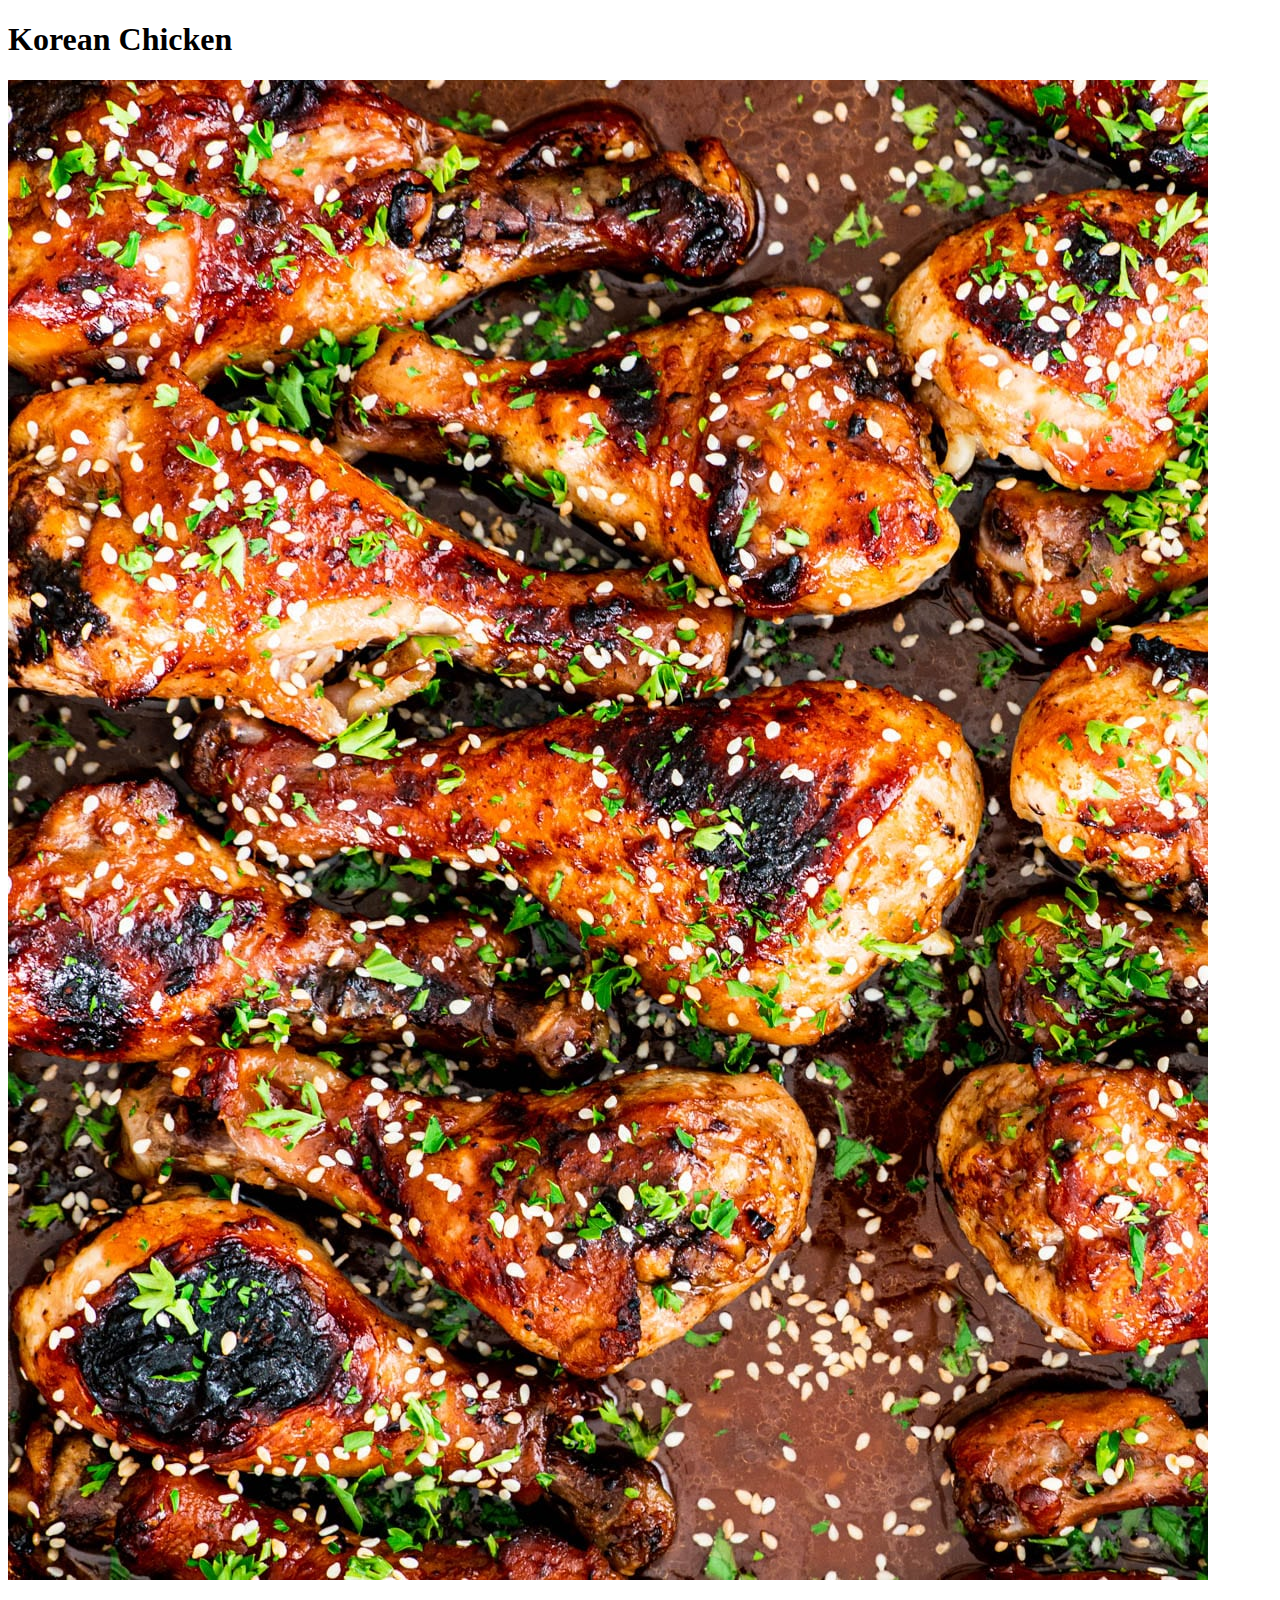
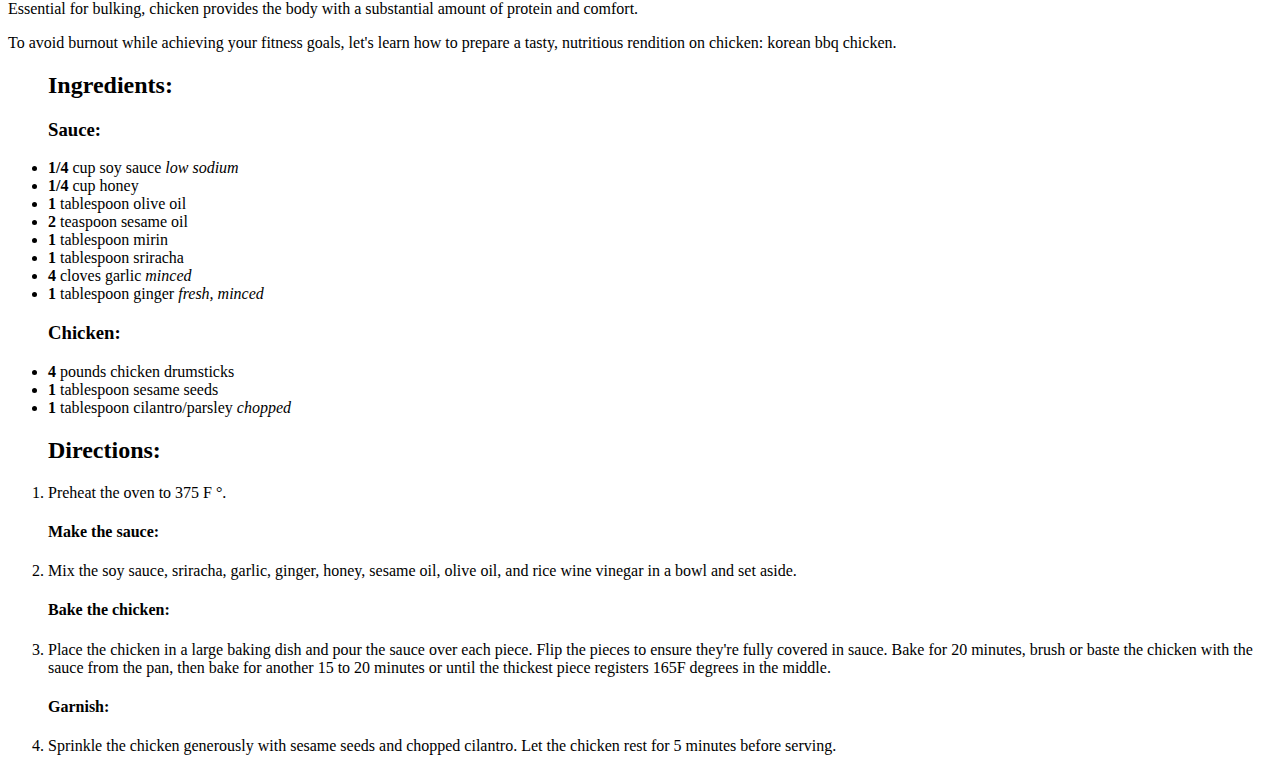
==== recipes/korean-chicken.html @ 8ed148d3 "completed three recipes" ====
<!DOCTYPE html>
<html lang="en">
  <head>
    <meta charset="UTF-8" />
    <title>Korean Chicken Recipe</title>
  </head>
  <body>
    <h1>Korean Chicken</h1>
    <img src="../images/korean-chicken.jpeg" />
    <p>
      Essential for bulking, chicken provides the body with a substantial amount
      of protein and comfort.
    </p>
    <p>
      To avoid burnout while achieving your fitness goals, let's learn how to
      prepare a tasty, nutritious rendition on chicken: korean bbq chicken.
    </p>
    <ul>
      <h2>Ingredients:</h2>
      <h3>Sauce:</h3>
      <li><strong>1/4</strong> cup soy sauce <em>low sodium</em></li>
      <li><strong>1/4</strong> cup honey</li>
      <li><strong>1</strong> tablespoon olive oil</li>
      <li><strong>2</strong> teaspoon sesame oil</li>
      <li><strong>1</strong> tablespoon mirin</li>
      <li><strong>1</strong> tablespoon sriracha</li>
      <li><strong>4</strong> cloves garlic <em>minced</em></li>
      <li><strong>1</strong> tablespoon ginger <em>fresh, minced</em></li>
      <h3>Chicken:</h3>
      <li><strong>4</strong> pounds chicken drumsticks</li>
      <li><strong>1</strong> tablespoon sesame seeds</li>
      <li><strong>1</strong> tablespoon cilantro/parsley <em>chopped</em></li>
    </ul>
    <ol>
      <h2>Directions:</h2>
      <li>Preheat the oven to 375 F °.</li>
      <h4>Make the sauce:</h4>
      <li>
        Mix the soy sauce, sriracha, garlic, ginger, honey, sesame oil, olive
        oil, and rice wine vinegar in a bowl and set aside.
      </li>
      <h4>Bake the chicken:</h4>
      <li>
        Place the chicken in a large baking dish and pour the sauce over each
        piece. Flip the pieces to ensure they're fully covered in sauce. Bake
        for 20 minutes, brush or baste the chicken with the sauce from the pan,
        then bake for another 15 to 20 minutes or until the thickest piece
        registers 165F degrees in the middle.
      </li>
      <h4>Garnish:</h4>
      <li>
        Sprinkle the chicken generously with sesame seeds and chopped cilantro.
        Let the chicken rest for 5 minutes before serving.
      </li>
    </ol>
  </body>
</html>
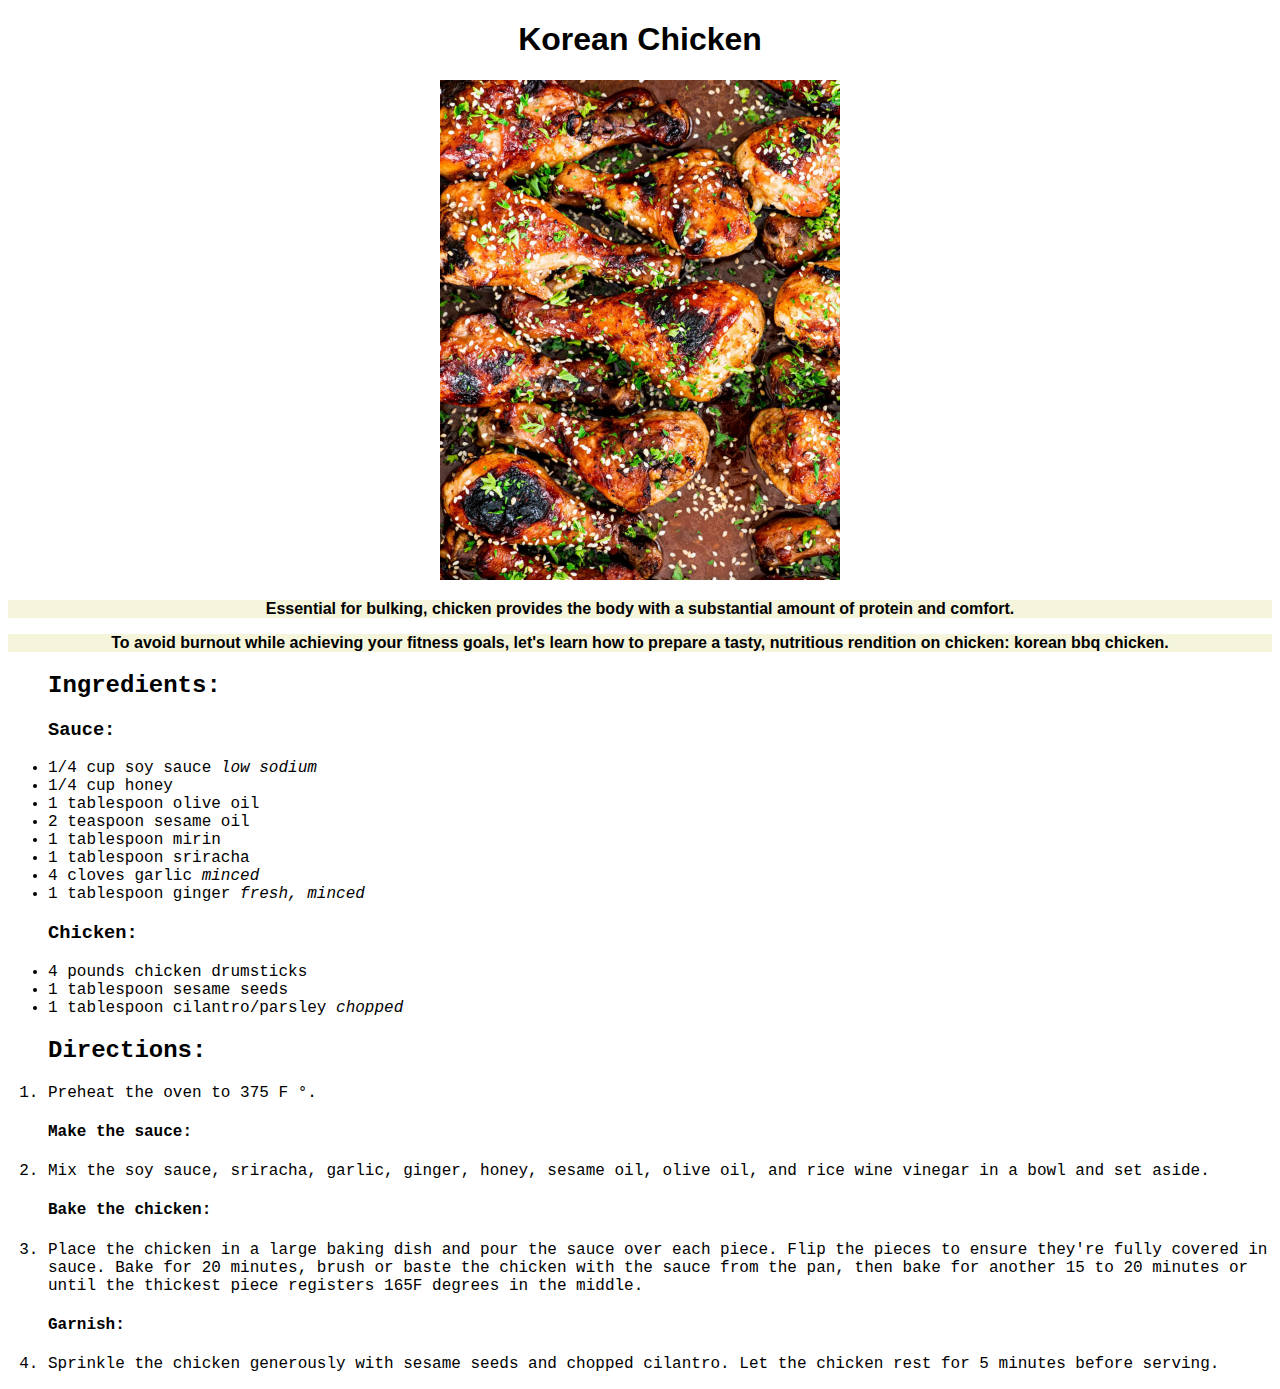
==== commit 08ec9e53: "Added CSS to all pages" ====
--- a/recipes/korean-chicken.html
+++ b/recipes/korean-chicken.html
@@ -2,20 +2,30 @@
 <html lang="en">
   <head>
     <meta charset="UTF-8" />
+    <link rel="stylesheet" href="korean-chicken.css" />
     <title>Korean Chicken Recipe</title>
   </head>
   <body>
-    <h1>Korean Chicken</h1>
-    <img src="../images/korean-chicken.jpeg" />
-    <p>
+    <h1
+      style="
+        font-family: Verdana, Geneva, Tahoma, sans-serif;
+        text-align: center;
+      "
+    >
+      Korean Chicken
+    </h1>
+    <div style="text-align: center">
+      <img class="chicken" src="../images/korean-chicken.jpeg" />
+    </div>
+    <p class="intro">
       Essential for bulking, chicken provides the body with a substantial amount
       of protein and comfort.
     </p>
-    <p>
+    <p class="intro">
       To avoid burnout while achieving your fitness goals, let's learn how to
       prepare a tasty, nutritious rendition on chicken: korean bbq chicken.
     </p>
-    <ul>
+    <ul class="ing">
       <h2>Ingredients:</h2>
       <h3>Sauce:</h3>
       <li><strong>1/4</strong> cup soy sauce <em>low sodium</em></li>
@@ -31,7 +41,7 @@
       <li><strong>1</strong> tablespoon sesame seeds</li>
       <li><strong>1</strong> tablespoon cilantro/parsley <em>chopped</em></li>
     </ul>
-    <ol>
+    <ol class="dir">
       <h2>Directions:</h2>
       <li>Preheat the oven to 375 F °.</li>
       <h4>Make the sauce:</h4>
--- a/recipes/korean-chicken.css
+++ b/recipes/korean-chicken.css
@@ -0,0 +1,24 @@
+.chicken {
+  width: 400px;
+  height: auto;
+}
+
+.intro {
+  font-weight: bold;
+  font-size: 12pt;
+  background-color: beige;
+  font-family: Arial, Helvetica, sans-serif;
+  text-align: center;
+}
+
+.ing {
+  font-weight: lighter;
+  font-family: "Courier New", Courier, monospace;
+  text-align: left;
+}
+
+.dir {
+  font-weight: lighter;
+  font-family: "Courier New", Courier, monospace;
+  text-align: left;
+}
